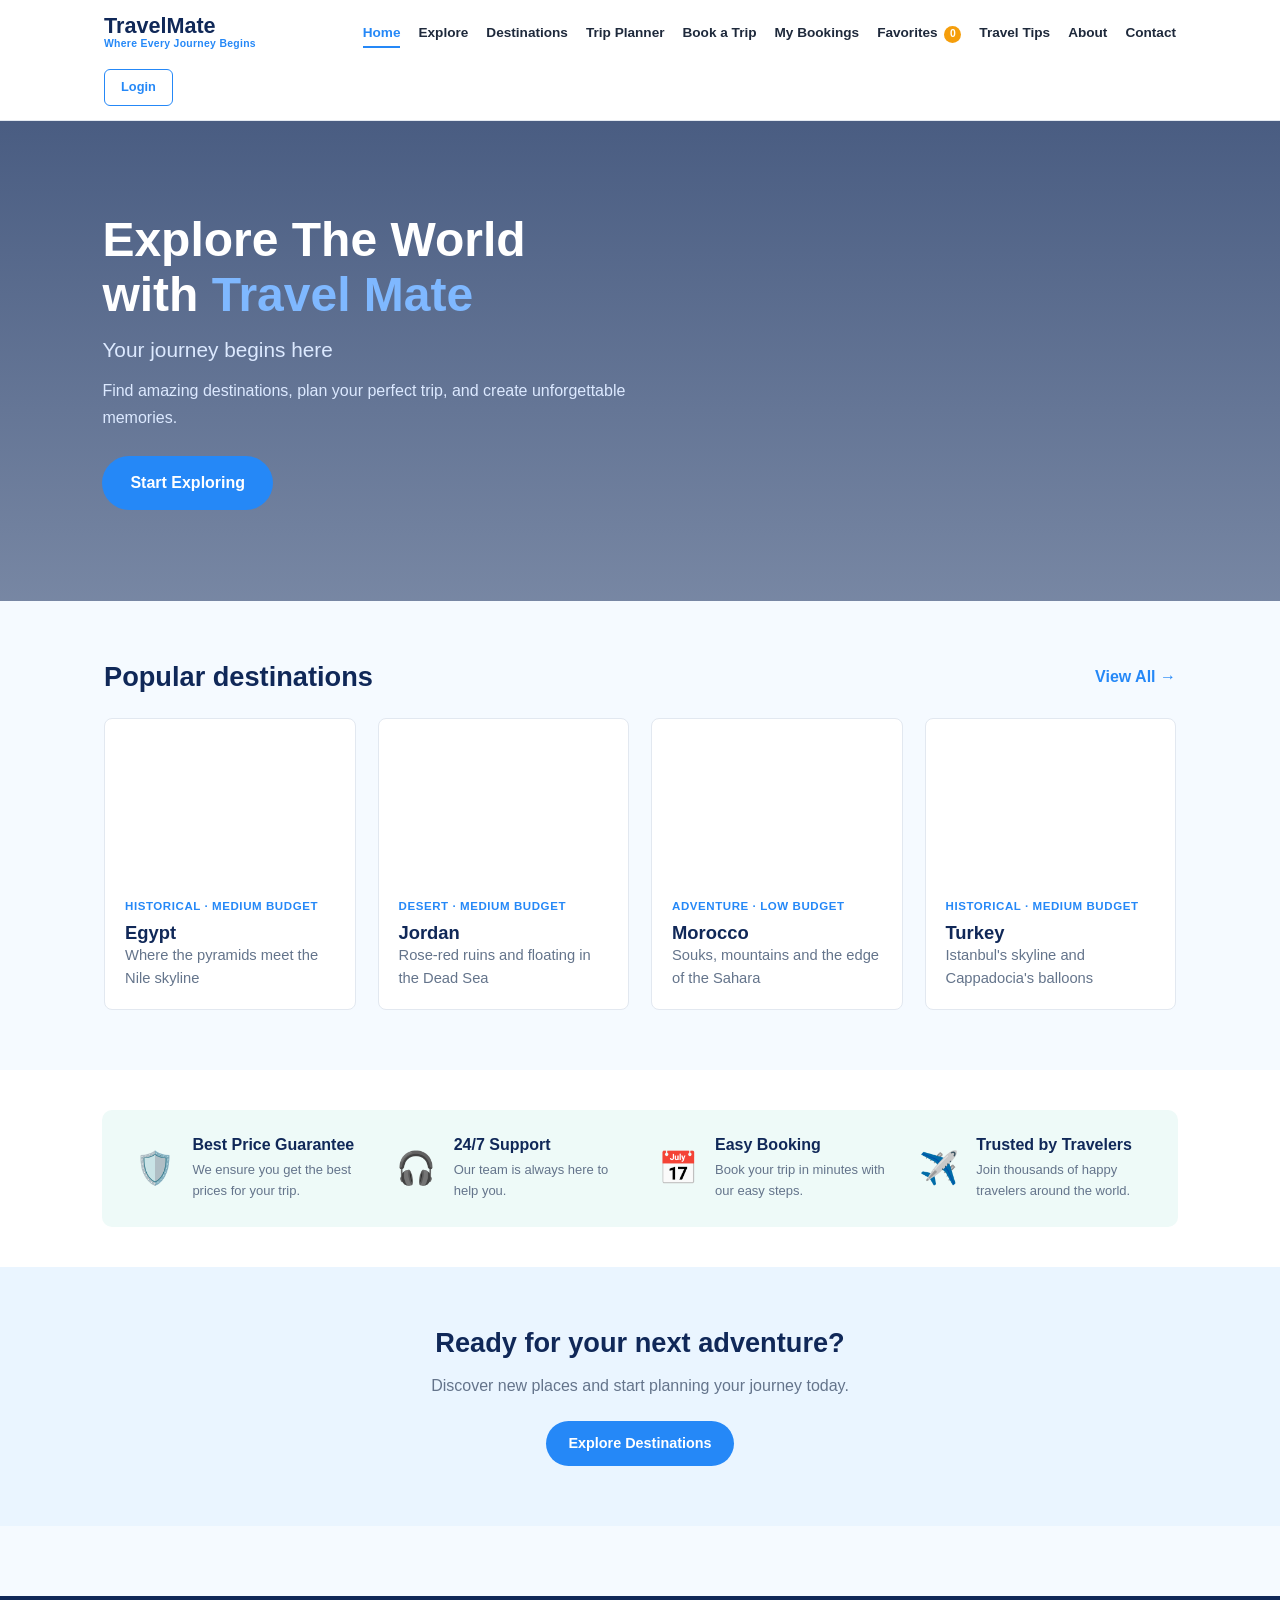
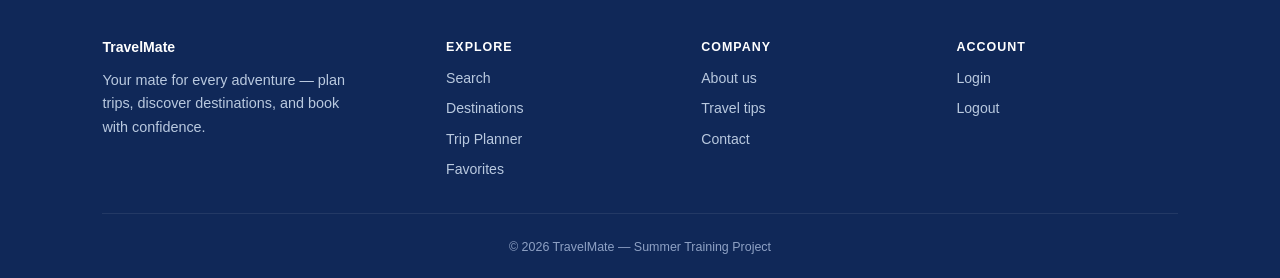
==== index.html @ eab32782 "Add files via upload" ====
<!DOCTYPE html>
<html lang="en">
<head>
<meta charset="UTF-8">
<meta name="viewport" content="width=device-width, initial-scale=1.0">
<title>TravelMate — Where Every Journey Begins</title>
<link rel="stylesheet" href="style.css">
</head>
<body>

<header class="site-header">
  <nav class="nav">
    <a href="index.html" class="logo">TravelMate <span>Where Every Journey Begins</span></a>
    <button class="nav-toggle" aria-label="Toggle menu">☰</button>
    <ul class="nav-links">
      <li><a href="index.html">Home</a></li>
      <li><a href="explore.html">Explore</a></li>
      <li><a href="destinations.html">Destinations</a></li>
      <li><a href="trip-planner.html">Trip Planner</a></li>
      <li><a href="trips.html">Book a Trip</a></li>
      <li><a href="bookings.html">My Bookings</a></li>
      <li><a href="favorites.html">Favorites <span class="fav-count">0</span></a></li>
      <li><a href="travelling-tips.html">Travel Tips</a></li>
      <li><a href="about.html">About</a></li>
      <li><a href="contact.html">Contact</a></li>
    </ul>
    <div class="nav-actions">
      <a href="login.html" class="btn btn-outline btn-sm">Login</a>
    </div>
  </nav>
</header>

<section class="hero">
  <div class="hero-content">
    <h1>Explore The World<br>with <span>Travel Mate</span></h1>
    <h3>Your journey begins here</h3>
    <p>Find amazing destinations, plan your perfect trip, and create unforgettable memories.</p>
    <a href="destinations.html" class="explore-btn">Start Exploring</a>
  </div>
</section>

<section class="block">
  <div class="wrap">
    <div class="section-header">
      <h2>Popular destinations</h2>
      <a href="destinations.html">View All →</a>
    </div>
    <div class="grid grid-4" id="popular-destinations"></div>
  </div>
</section>

<section class="why-us">
  <div class="features">
    <div class="feature">
      <div class="feature-icon">🛡️</div>
      <div class="feature-text">
        <h3>Best Price Guarantee</h3>
        <p>We ensure you get the best prices for your trip.</p>
      </div>
    </div>
    <div class="feature">
      <div class="feature-icon">🎧</div>
      <div class="feature-text">
        <h3>24/7 Support</h3>
        <p>Our team is always here to help you.</p>
      </div>
    </div>
    <div class="feature">
      <div class="feature-icon">📅</div>
      <div class="feature-text">
        <h3>Easy Booking</h3>
        <p>Book your trip in minutes with our easy steps.</p>
      </div>
    </div>
    <div class="feature">
      <div class="feature-icon">✈️</div>
      <div class="feature-text">
        <h3>Trusted by Travelers</h3>
        <p>Join thousands of happy travelers around the world.</p>
      </div>
    </div>
  </div>
</section>

<section class="cta">
  <h2>Ready for your next adventure?</h2>
  <p>Discover new places and start planning your journey today.</p>
  <a href="destinations.html" class="btn btn-primary">Explore Destinations</a>
</section>

<footer class="site-footer">
  <div class="footer-grid">
    <div>
      <a href="index.html" class="logo" style="color:white;">TravelMate</a>
      <p style="margin-top:14px;color:#b9c9df;font-size:0.9rem;max-width:32ch;">Your mate for every adventure — plan trips, discover destinations, and book with confidence.</p>
    </div>
    <div>
      <h4>Explore</h4>
      <a href="explore.html">Search</a>
      <a href="destinations.html">Destinations</a>
      <a href="trip-planner.html">Trip Planner</a>
      <a href="favorites.html">Favorites</a>
    </div>
    <div>
      <h4>Company</h4>
      <a href="about.html">About us</a>
      <a href="travelling-tips.html">Travel tips</a>
      <a href="contact.html">Contact</a>
    </div>
    <div>
      <h4>Account</h4>
      <a href="login.html">Login</a>
      <a href="logout.html">Logout</a>
    </div>
  </div>
  <div class="footer-bottom">© <span id="year"></span> TravelMate — Summer Training Project</div>
</footer>

<script src="destinations-data.js"></script>
<script src="main.js"></script>
<script>
  document.querySelector("#popular-destinations").innerHTML = DESTINATIONS.slice(0, 4).map(d => `
    <div class="dest-card">
      <a href="destination-details.html?id=${d.id}">
        <div class="dest-art" style="background-image:url('${d.image}')"></div>
      </a>
      <div class="dest-body">
        <div class="dest-meta">${d.type} · ${d.budget} budget</div>
        <h3><a href="destination-details.html?id=${d.id}">${d.name}</a></h3>
        <p>${d.tagline}</p>
      </div>
    </div>
  `).join("");
</script>
</body>
</html>
---- style.css ----
/* ============================================================
   TravelMate — Master Stylesheet
   One design system for every page: blue/navy theme taken from
   the original home page (style.css), extended to cover nav,
   cards, forms, the trip planner, and the booking flow.
============================================================ */

:root {
  --primary: #2588f7;
  --primary-dark: #126fd1;
  --navy: #102858;
  --navy-dark: #0b1c40;
  --bg: #f5faff;
  --white: #ffffff;
  --text: #1e293b;
  --muted: #64748b;
  --line: #e2e8f0;
  --accent: #F59E0B;   /* warm orange for call-to-action buttons */
  --accent-dark: #d78807;
  --danger: #ef4242;
  --radius: 8px;
}

* { margin: 0; padding: 0; box-sizing: border-box; }

html { scroll-behavior: smooth; }

body {
  font-family: Arial, Helvetica, sans-serif;
  background-color: var(--bg);
  color: var(--text);
  line-height: 1.6;
}

a { text-decoration: none; color: inherit; }
img { max-width: 100%; display: block; }
ul { list-style: none; }

.wrap {
  max-width: 1120px;
  margin: 0 auto;
  padding: 0 24px;
}

h1, h2, h3, h4 { color: var(--navy); line-height: 1.2; }
h1 { font-size: 2.2rem; }
h2 { font-size: 1.7rem; }
h3 { font-size: 1.15rem; }

.eyebrow {
  display: inline-block;
  font-size: 0.75rem;
  font-weight: 700;
  letter-spacing: 0.08em;
  text-transform: uppercase;
  color: var(--accent);
  margin-bottom: 10px;
}

/* ============================================================
   Header / Nav — same markup on every page
============================================================ */
.site-header {
  background: var(--white);
  border-bottom: 1px solid var(--line);
  position: sticky;
  top: 0;
  z-index: 50;
}

.nav {
  max-width: 1120px;
  margin: 0 auto;
  padding: 14px 24px;
  display: flex;
  align-items: center;
  justify-content: space-between;
  gap: 20px;
  flex-wrap: wrap;
}

.logo {
  font-size: 1.35rem;
  font-weight: 700;
  color: var(--navy);
  display: flex;
  flex-direction: column;
  line-height: 1.1;
}

.logo span {
  font-size: 0.65rem;
  font-weight: 700;
  color: var(--primary);
  letter-spacing: 0.03em;
}

.nav-toggle {
  display: none;
  background: none;
  border: 1px solid var(--line);
  border-radius: 6px;
  padding: 8px 10px;
  font-size: 1.1rem;
  cursor: pointer;
}

.nav-links {
  display: flex;
  align-items: center;
  gap: 18px;
  flex-wrap: wrap;
}

.nav-links a {
  font-size: 0.85rem;
  font-weight: 600;
  color: var(--text);
  position: relative;
  padding: 4px 0;
}

.nav-links a:hover,
.nav-links a.active {
  color: var(--primary);
}

.nav-links a.active::after {
  content: "";
  position: absolute;
  left: 0; right: 0; bottom: -4px;
  height: 2px;
  background: var(--primary);
}

.nav-actions { display: flex; gap: 10px; align-items: center; }

.fav-count {
  display: inline-flex;
  align-items: center;
  justify-content: center;
  width: 17px; height: 17px;
  border-radius: 50%;
  background: var(--accent);
  color: white;
  font-size: 0.65rem;
  font-weight: 700;
  margin-left: 3px;
}

@media (max-width: 880px) {
  .nav-toggle { display: inline-flex; }
  .nav-links {
    display: none;
    width: 100%;
    flex-direction: column;
    align-items: flex-start;
    gap: 12px;
    padding-top: 10px;
    border-top: 1px solid var(--line);
    margin-top: 10px;
  }
  .nav-links.open { display: flex; }
}

/* ============================================================
   Buttons
============================================================ */
.btn {
  display: inline-flex;
  align-items: center;
  gap: 8px;
  padding: 11px 22px;
  border-radius: 25px;
  font-weight: 700;
  font-size: 0.9rem;
  border: none;
  cursor: pointer;
  text-decoration: none;
  transition: all 0.15s ease;
}

.btn-primary { background: var(--primary); color: white; }
.btn-primary:hover { background: var(--primary-dark); }

.btn-accent { background: var(--accent); color: white; }
.btn-accent:hover { background: var(--accent-dark); }

.btn-outline { background: transparent; border: 1.5px solid var(--primary); color: var(--primary); }
.btn-outline:hover { background: var(--primary); color: white; }

.btn-danger { background: transparent; border: 1.5px solid var(--danger); color: var(--danger); border-radius: 6px; }
.btn-danger:hover { background: var(--danger); color: white; }

.btn-sm { padding: 7px 16px; font-size: 0.8rem; border-radius: 6px; }

/* Legacy alias used on the original home page markup */
.explore-btn { display: inline-block; margin-top: 25px; padding: 14px 28px; background: var(--primary); color: white; border-radius: 30px; font-weight: bold; }
.explore-btn:hover { background: var(--primary-dark); }

/* ============================================================
   Hero sections
============================================================ */
.hero {
  min-height: 480px;
  background: linear-gradient(180deg, rgba(16,40,88,0.75), rgba(16,40,88,0.55)), url("images/hero.jpg");
  background-size: cover;
  background-position: center;
  display: flex;
  align-items: center;
  padding: 60px 8%;
}
.hero-content { max-width: 560px; }
.hero h1 { font-size: 3rem; line-height: 1.15; color: white; }
.hero h1 span { color: #7fb8ff; }
.hero h3 { font-size: 1.3rem; margin-top: 16px; color: #dce9ff; font-weight: 500; }
.hero p { margin-top: 14px; font-size: 1rem; line-height: 1.7; color: #dce9ff; }

.page-hero {
  background: var(--navy);
  color: white;
  padding: 46px 0;
}
.page-hero p { color: #c7d4ec; max-width: 56ch; }

/* ============================================================
   Sections
============================================================ */
.block { padding: 60px 0; }
.block-tight { padding: 30px 0; }
.section-header { display: flex; justify-content: space-between; align-items: center; margin-bottom: 25px; flex-wrap: wrap; gap: 10px; }
.section-header a { color: var(--primary); font-weight: 600; }

.why-us { padding: 40px 8%; background: var(--white); }
.features { display: grid; grid-template-columns: repeat(4, 1fr); background: #eefaf8; padding: 25px 30px; gap: 30px; border-radius: 10px; }
.feature { display: flex; align-items: center; gap: 15px; }
.feature-icon { font-size: 32px; min-width: 45px; text-align: center; }
.feature-text h3 { font-size: 16px; margin-bottom: 6px; }
.feature-text p { font-size: 13px; color: var(--muted); }
@media (max-width: 900px) { .features { grid-template-columns: 1fr 1fr; } }
@media (max-width: 560px) { .features { grid-template-columns: 1fr; } }

.cta { padding: 60px 20px; text-align: center; background: #eaf5ff; }
.cta p { margin: 14px 0 22px; color: var(--muted); }

/* ============================================================
   Grid / cards (used across destinations, explore, values, etc.)
============================================================ */
.grid { display: grid; gap: 22px; }
.grid-3 { grid-template-columns: repeat(auto-fit, minmax(240px, 1fr)); }
.grid-4 { grid-template-columns: repeat(4, 1fr); }
@media (max-width: 900px) { .grid-4 { grid-template-columns: repeat(2, 1fr); } }
@media (max-width: 560px) { .grid-4 { grid-template-columns: 1fr; } }

.value-card {
  background: white;
  border: 1px solid var(--line);
  border-radius: var(--radius);
  padding: 22px;
  transition: transform 0.2s ease, box-shadow 0.2s ease;
}
.value-card:hover { transform: translateY(-3px); box-shadow: 0 10px 24px rgba(16,40,88,0.1); }

/* Destination "postcard" style card — used on destinations.html / explore.html */
.dest-card {
  background: white;
  border: 1px solid var(--line);
  border-radius: var(--radius);
  overflow: hidden;
  display: flex;
  flex-direction: column;
  transition: transform 0.2s ease, box-shadow 0.2s ease;
}
.dest-card:hover { transform: translateY(-4px); box-shadow: 0 12px 26px rgba(16,40,88,0.12); }
.dest-art { height: 160px; background-size: cover; background-position: center; position: relative; }
.dest-body { padding: 18px 20px; flex: 1; display: flex; flex-direction: column; }
.dest-meta { font-size: 0.72rem; font-weight: 700; text-transform: uppercase; letter-spacing: 0.05em; color: var(--primary); margin-bottom: 6px; }
.dest-body p { color: var(--muted); font-size: 0.92rem; flex: 1; }
.dest-foot { display: flex; justify-content: space-between; align-items: center; margin-top: 14px; }
.chip { font-size: 0.7rem; font-weight: 600; background: #eaf3ff; color: var(--primary); padding: 3px 10px; border-radius: 20px; }
.fav-btn { background: none; border: 1px solid var(--line); border-radius: 50%; width: 34px; height: 34px; font-size: 1rem; cursor: pointer; }
.fav-btn.active { background: var(--danger); border-color: var(--danger); color: white; }

/* "Choose a country" postmark-style card used on trips.html */
#country-list { display: flex; flex-wrap: wrap; gap: 16px; margin-bottom: 24px; }
.country-btn {
  width: 170px; height: 130px;
  border: none; border-radius: 10px;
  background-size: cover; background-position: center;
  position: relative; cursor: pointer; overflow: hidden;
  transition: transform 0.2s ease, box-shadow 0.2s ease;
  box-shadow: 0 4px 10px rgba(16,40,88,0.15);
}
.country-btn:hover { transform: translateY(-4px) scale(1.02); box-shadow: 0 12px 24px rgba(16,40,88,0.22); }
.country-btn::after { content: ""; position: absolute; inset: 0; background: linear-gradient(to top, rgba(16,40,88,0.88) 0%, rgba(16,40,88,0) 55%); }
.country-name { position: absolute; bottom: 10px; left: 12px; color: white; font-weight: 700; font-size: 1.1rem; z-index: 2; }

/* Trip package card */
#trip-list { display: grid; grid-template-columns: repeat(auto-fit, minmax(240px, 1fr)); gap: 18px; margin-top: 20px; }
.trip-card {
  background: white; border: 1px solid var(--line); border-radius: var(--radius);
  padding: 20px; position: relative;
  transition: transform 0.2s ease, box-shadow 0.2s ease;
}
.trip-card:hover { transform: translateY(-4px); box-shadow: 0 10px 22px rgba(16,40,88,0.12); }
.trip-card img { width: 100%; height: 170px; object-fit: cover; border-radius: 6px; margin-bottom: 14px; }
.trip-card h3 { margin-bottom: 4px; }
.trip-card p { color: var(--muted); font-size: 0.9rem; margin-bottom: 4px; }

.badge {
  position: absolute; top: -8px; right: 12px;
  background: var(--accent); color: white;
  font-size: 0.68rem; font-weight: 700; padding: 4px 10px;
  border-radius: 20px; text-transform: uppercase; letter-spacing: 0.05em;
}

.book-btn {
  margin-top: 12px; padding: 10px 20px; background: var(--accent); color: white;
  border: none; border-radius: 25px; font-weight: 700; cursor: pointer;
}
.book-btn:hover { background: var(--accent-dark); }

/* Booking card (My Bookings) */
#bookings-list, #trip-selector { margin-top: 10px; }
.booking-card {
  display: flex; align-items: center; gap: 16px;
  background: white; border: 1px solid var(--line); border-left: 4px solid var(--primary);
  border-radius: 6px; padding: 14px 18px; margin-bottom: 10px;
}
.booking-card img { width: 80px; height: 60px; object-fit: cover; border-radius: 6px; flex-shrink: 0; }
.booking-info { flex: 1; display: flex; flex-direction: column; gap: 2px; }
.booking-info span { color: var(--muted); font-size: 0.88rem; }
.cancel-btn { padding: 6px 14px; background: transparent; border: 1.5px solid var(--danger); color: var(--danger); border-radius: 6px; cursor: pointer; font-size: 0.85rem; }
.cancel-btn:hover { background: var(--danger); color: white; }

.divider { height: 1px; background: linear-gradient(to right, transparent, var(--primary), transparent); margin: 34px 0; opacity: 0.4; }

/* ============================================================
   Forms (contact / login-adjacent fields / checkout)
============================================================ */
.field { display: flex; flex-direction: column; gap: 6px; margin-bottom: 18px; }
.field label { font-size: 0.85rem; font-weight: 700; color: var(--navy); }
.field input, .field select, .field textarea {
  padding: 12px 14px; font-size: 1rem; border: 1.5px solid var(--line); border-radius: 8px;
  width: 100%; font-family: inherit; background: white;
}
.field input:focus, .field select:focus, .field textarea:focus { outline: none; border-color: var(--primary); }
.error-text { color: var(--danger); font-size: 0.78rem; min-height: 1.1em; }

.filter-bar {
  display: flex; flex-wrap: wrap; gap: 16px; align-items: flex-end;
  background: white; border: 1px solid var(--line); border-radius: var(--radius);
  padding: 20px; margin-bottom: 30px;
}
.filter-bar .field { margin-bottom: 0; min-width: 160px; }
.results-count { font-size: 0.85rem; color: var(--muted); margin-bottom: 16px; }

#checkout-section {
  background: white; border: 1px solid var(--line); border-radius: var(--radius);
  padding: 30px; max-width: 440px;
}
.btn-pay {
  width: 100%; padding: 14px; background: var(--accent); color: white;
  border: none; border-radius: 8px; font-weight: 700; font-size: 1rem;
  cursor: pointer; margin-top: 6px;
}
.btn-pay:hover { background: var(--accent-dark); }

/* ============================================================
   Trip planner
============================================================ */
.planner-shell { display: grid; grid-template-columns: 210px 1fr; gap: 30px; margin-top: 20px; }
.day-list { display: flex; flex-direction: column; gap: 8px; }
.day-btn { text-align: left; padding: 10px 14px; border: 1px solid var(--line); background: white; border-radius: 6px; cursor: pointer; font-weight: 700; }
.day-btn.active { border-color: var(--primary); background: #eaf3ff; color: var(--primary); }
.activity-row { display: flex; align-items: center; gap: 12px; background: white; border: 1px solid var(--line); border-radius: 6px; padding: 12px 16px; margin-bottom: 10px; }
.activity-row .time { font-size: 0.75rem; font-weight: 700; color: var(--accent); width: 70px; flex-shrink: 0; }
.activity-row .name { flex: 1; font-weight: 500; }
.add-activity { display: flex; gap: 10px; margin-top: 16px; flex-wrap: wrap; }
.add-activity input { flex: 1; min-width: 150px; }
.empty-state { text-align: center; padding: 44px 20px; color: var(--muted); border: 1.5px dashed var(--line); border-radius: var(--radius); }
@media (max-width: 700px) { .planner-shell { grid-template-columns: 1fr; } }

/* ============================================================
   Attraction / details page
============================================================ */
.detail-hero { background: var(--navy); color: white; padding: 50px 0; }
.detail-hero .dest-meta { color: var(--accent); }
.detail-grid { display: grid; grid-template-columns: 2fr 1fr; gap: 34px; margin-top: 36px; }
.info-card { background: white; border: 1px solid var(--line); border-radius: var(--radius); padding: 24px; margin-bottom: 18px; }
.attraction-list { display: flex; flex-direction: column; gap: 14px; }
.attraction-list li { display: flex; gap: 14px; }
.attraction-list .num { color: var(--primary); font-weight: 700; }
@media (max-width: 860px) { .detail-grid { grid-template-columns: 1fr; } }

/* ============================================================
   Footer
============================================================ */
.site-footer { background: var(--navy); color: #b9c9df; padding: 44px 8% 20px; margin-top: 70px; }
.footer-grid { display: grid; grid-template-columns: 1.4fr 1fr 1fr 1fr; gap: 34px; max-width: 1120px; margin: 0 auto; }
.footer-grid h4 { color: white; font-size: 0.78rem; text-transform: uppercase; letter-spacing: 0.08em; margin-bottom: 12px; }
.footer-grid a { display: block; color: #b9c9df; font-size: 0.88rem; margin-bottom: 8px; }
.footer-grid a:hover { color: white; }
.footer-bottom { text-align: center; font-size: 0.78rem; color: #8ea1c4; padding-top: 24px; margin-top: 24px; border-top: 1px solid rgba(255,255,255,0.08); max-width: 1120px; margin-left: auto; margin-right: auto; }
.site-footer.simple { text-align: center; padding: 24px; }

/* Legacy classes kept so nothing silently breaks if referenced */
footer .footer-logo p, .copyright { color: #b9c9df; font-size: 12px; }
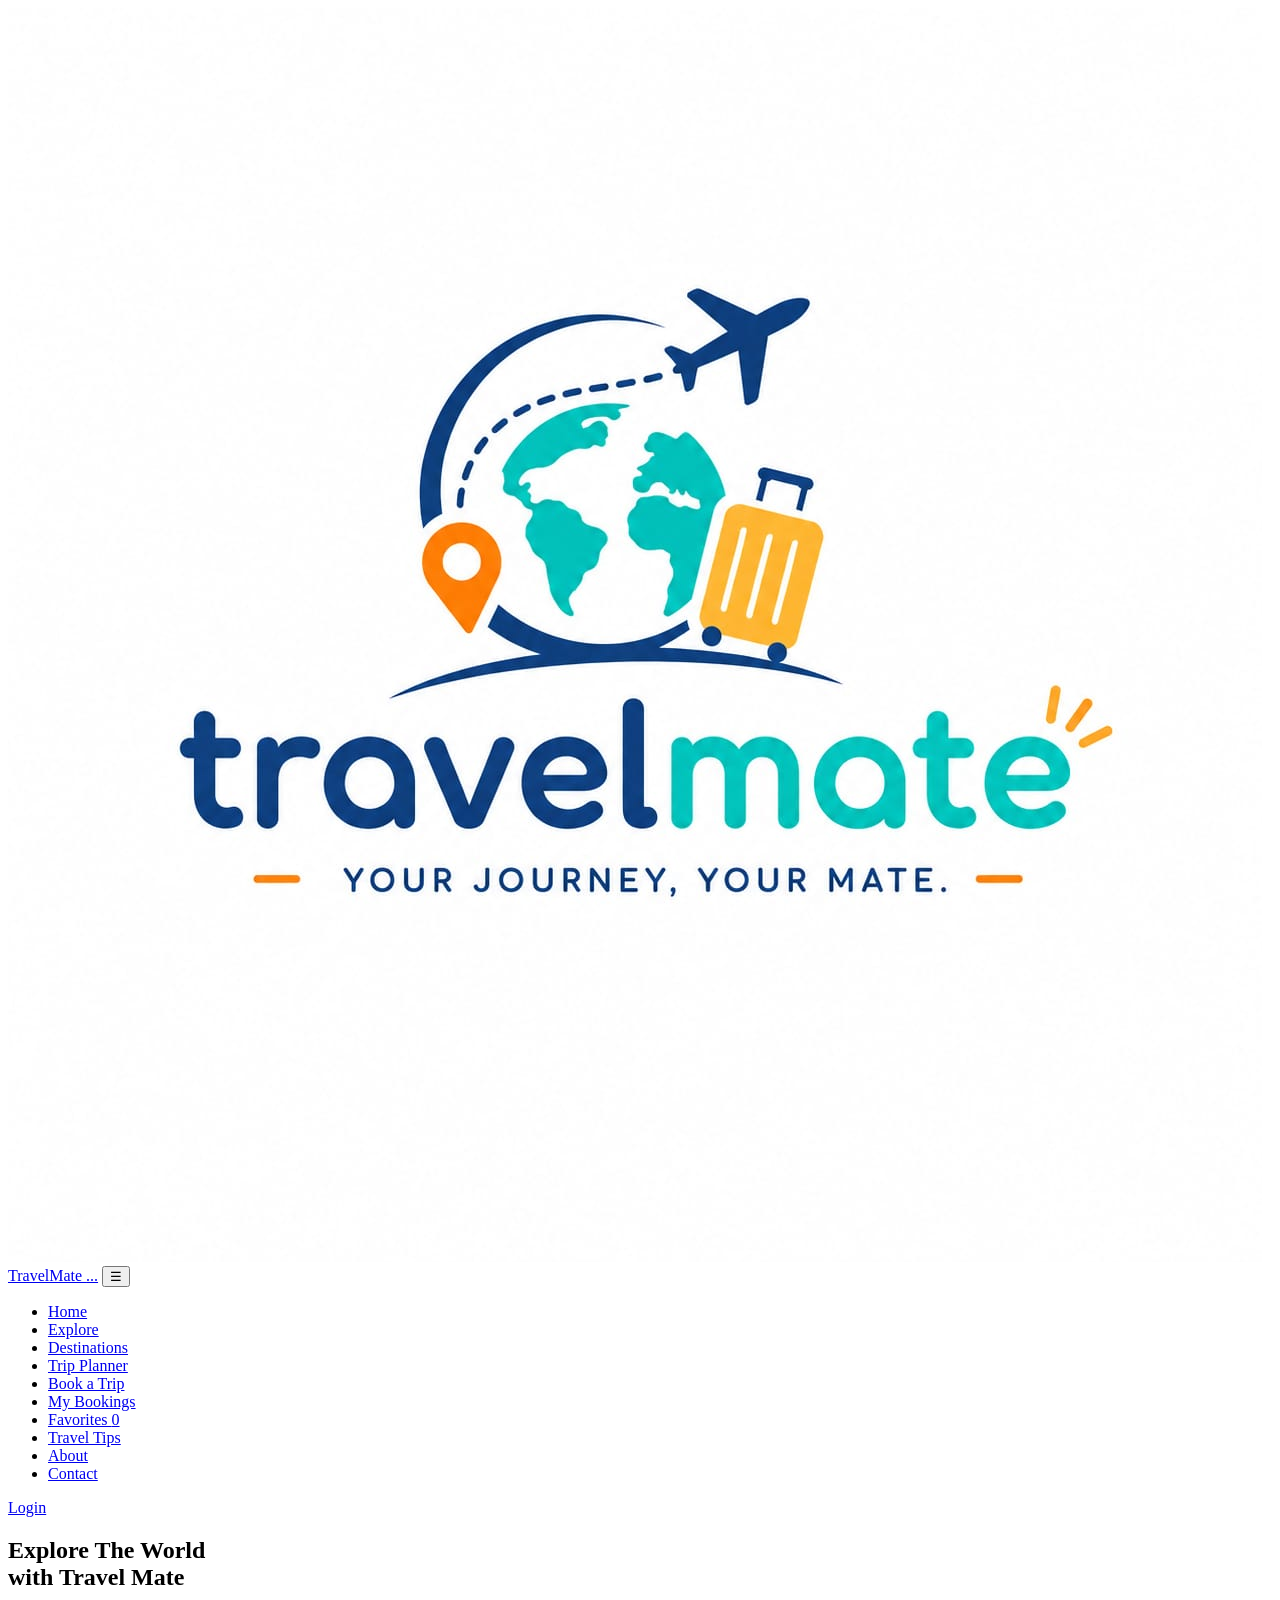
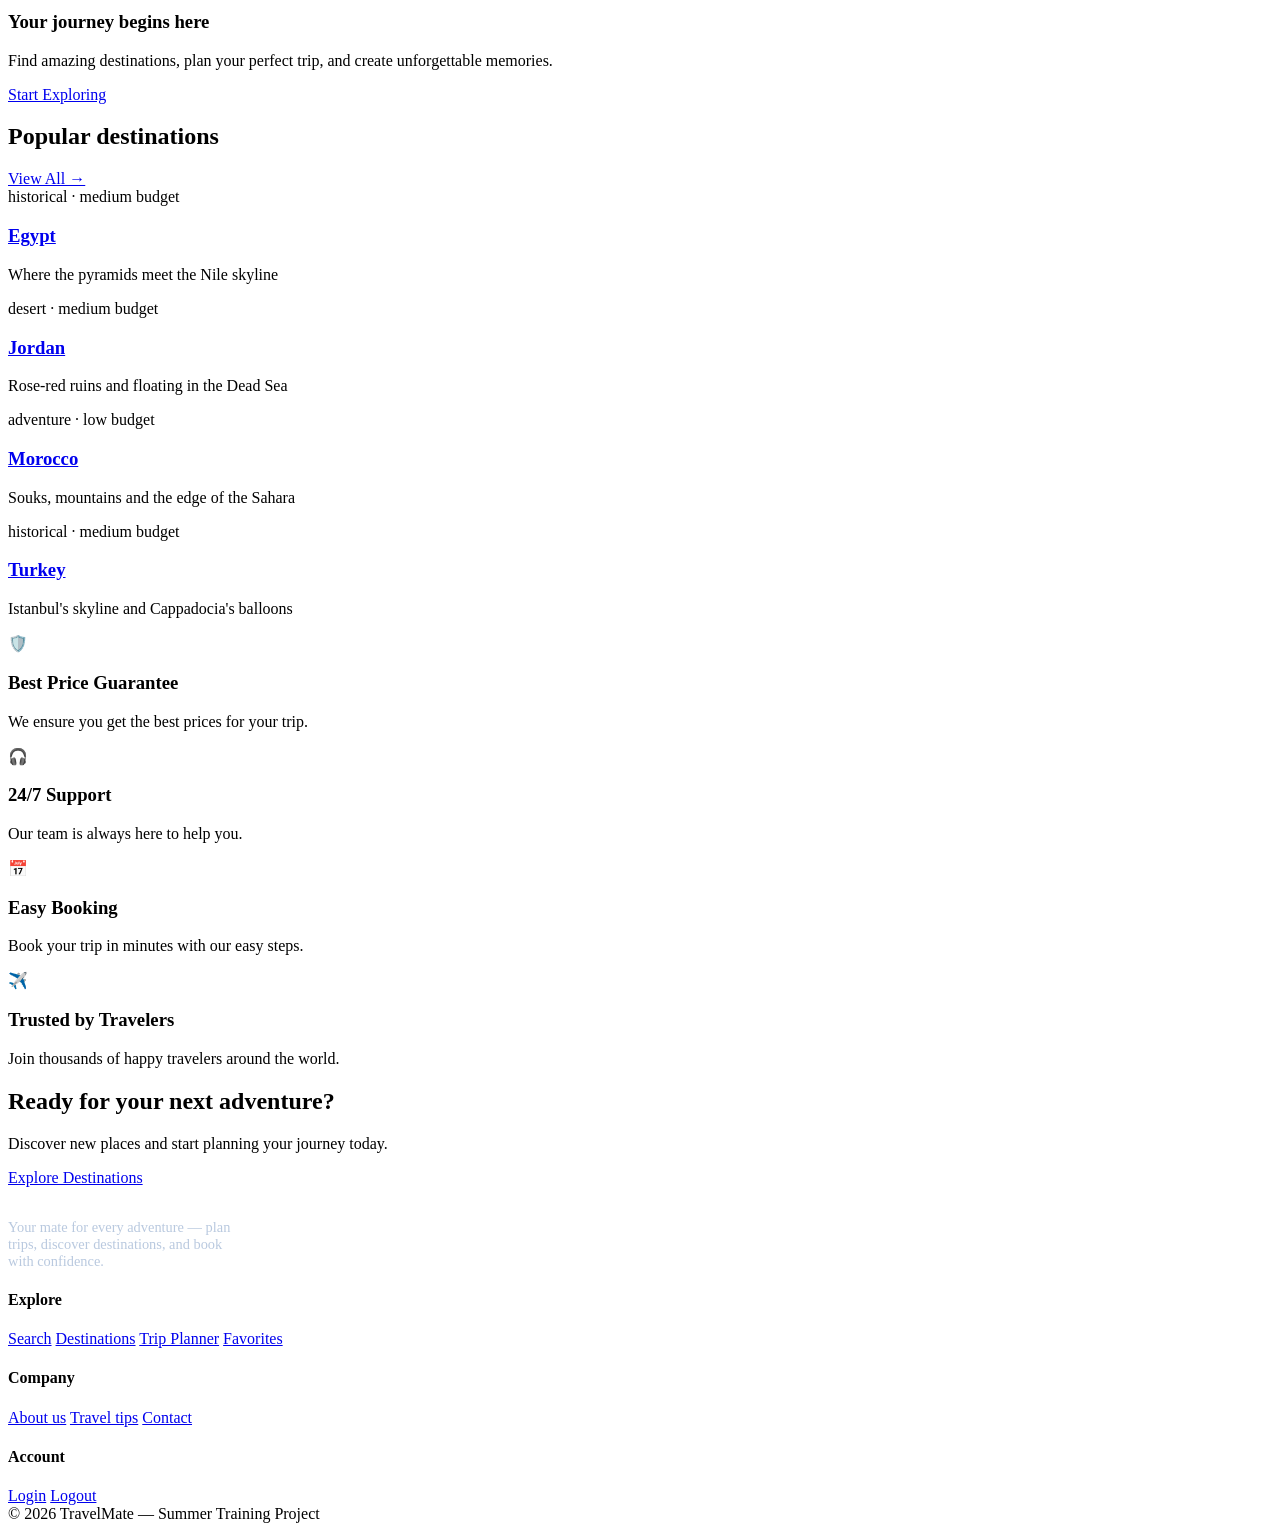
==== commit 8148c64c: "Add files via upload" ====
--- a/index.html
+++ b/index.html
@@ -10,8 +10,7 @@
 
 <header class="site-header">
   <nav class="nav">
-    <a href="index.html" class="logo">TravelMate <span>Where Every Journey Begins</span></a>
-    <button class="nav-toggle" aria-label="Toggle menu">☰</button>
+<a href="index.html" class="logo"><img src="images/logo.png" alt="TravelMate logo">TravelMate <span>...</span></a>    <button class="nav-toggle" aria-label="Toggle menu">☰</button>
     <ul class="nav-links">
       <li><a href="index.html">Home</a></li>
       <li><a href="explore.html">Explore</a></li>
@@ -25,7 +24,7 @@
       <li><a href="contact.html">Contact</a></li>
     </ul>
     <div class="nav-actions">
-      <a href="login.html" class="btn btn-outline btn-sm">Login</a>
+      <a href="login.html" class="btn btn-outline btn-sm" id="auth-link">Login</a>
     </div>
   </nav>
 </header>
